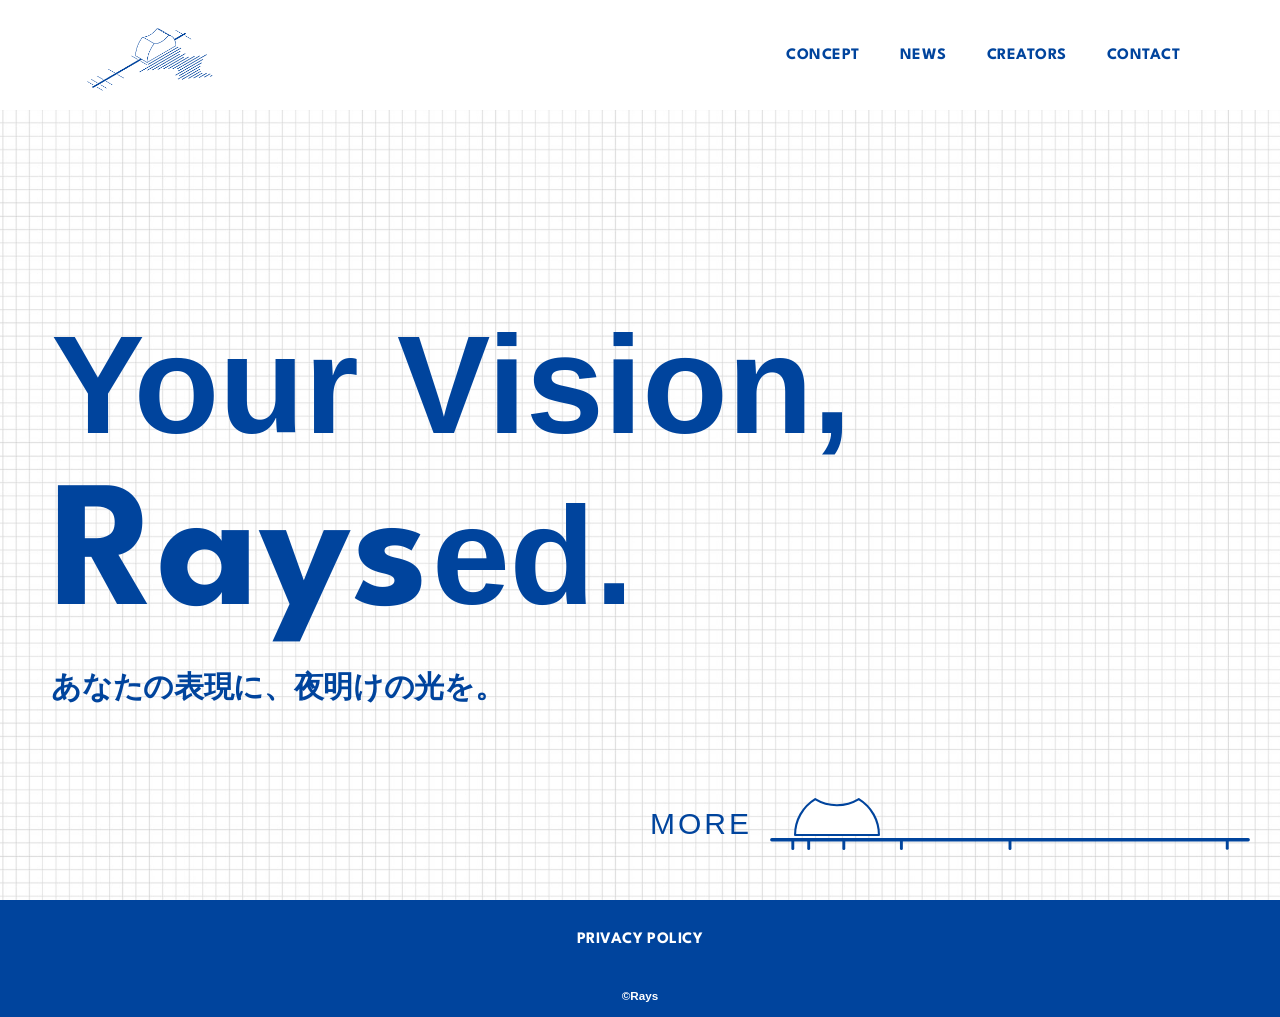
==== index.html @ 54528296 "Updated." ====
<!DOCTYPE html>
<html>

<head>
  <meta charset="UTF-8">
  <title>Rays official website</title>
  <meta name="description" content="ページの概要文を記載します">
  <meta name="viewport" content="width=device-width, initial-scale=1.0">
  <script src="./js/toggle-menu.js"></script>
  <link href="./css/common.css" rel="stylesheet">
  <link href="./css/index.css" rel="stylesheet">
  <link rel="preconnect" href="https://fonts.googleapis.com">
  <link rel="preconnect" href="https://fonts.gstatic.com" crossorigin>
  <link href="https://fonts.googleapis.com/css2?family=League+Spartan:wght@700&display=swap" rel="stylesheet">
</head>

<body>
  <div class="pageWrap">
    <!-- headerここから -->
    <header class="header">
      <div class="header-inner">
        <h1 class="logo">
          <a class="header-logo" href="./index.html">
            <img src="./images/common/logo_Rays_Blue.png" alt="Rays">
          </a>
        </h1>
        <button class="toggle-menu-button"></button>
        <div class="header-site-menu">
          <nav class="site-menu">
            <ul>
              <li><a href="./concept.html">CONCEPT</a></li>
              <li><a href="./news.html">NEWS</a></li>
              <li><a href="./creators.html">CREATORS</a></li>
              <li><a href="./contact.html">CONTACT</a></li>
            </ul>
          </nav>
        </div>
      </div>
    </header>
    <!-- headerここまで -->

    <!-- mainここから -->
    <main class="main">
      <div class="first-view">
        <div class="first-view-text active">
          <p class="first-view-text01">
            <span class="block-1">Your Vision,</span>
            <span class="block-2">Rays</span>
            <span class="block-3">ed.</span>
          </p>
          <p class="first-view-text02">あなたの表現に、夜明けの光を。</p>
        </div>
        <div class="link-button-area">
          <a href="./concept.html">
            <div class="link-button-text">
              <p>MORE</p>
            </div>
            <div class="link-button-img-fader">
              <div class="link-button-img-fader01">
              <img src="./images/index/hp_Rays_fader01.svg">
              </div>
              <div class="link-button-img-fader02">
                <img src="./images/index/hp_Rays_fader02.svg">
              </div>
            </div>
          </a>
        </div>  
      </div>
      
    </main>
    <!-- mainここまで -->

    <!-- footerここから -->
    <footer class="footer">
      <nav class="site-menu">
        <ul>
          <li><a href="./privacypolicy.html">PRIVACY POLICY</a></li>
        </ul>
      </nav>
      <p class="copyright"><small>&copy;Rays</small></p>
    </footer>
    <!-- footerここまで -->
  </div>
</body>

</html>
---- css/common.css ----
@charset "utf-8";

*,
::before,
::after {
  padding: 0;
  margin: 0;
  box-sizing: border-box;
}

ul,
ol {
  list-style: none;
}

a {
  color: inherit;
  text-decoration: none;
}

body {
  font-family: sans-serif;
  font-size: 16px;
  color: #00449d;
  line-height: 1;
  background-color: #ffffff;
}

img {
  max-width: 100%;
}

.header {
  position: fixed;
  top: 0;
  left: 0;
  right: 0;
  background-color: #ffffff;
  height: 110px;
  z-index: 10;
  /* box-shadow: 0 3px 6px rgba(0, 0, 0, 0.1); */
}

.header-inner {
  max-width: 1200px;
  height: 110px;
  margin-left: auto;
  margin-right: auto;
  padding-left: 40px;
  padding-right: 40px;
  display: flex;
  justify-content: space-between;
  align-items: center;
}

.header-inner a:hover {
  opacity: 0.6;
  transition-duration: 0.3s;
}

.toggle-menu-button {
  display: none;
}

.header-logo {
  display: block;
  width: 150px;
}

.site-menu ul {
  display: flex;
}

.site-menu ul li {
  margin-left: 20px;
  margin-right: 20px;
}

.site-menu ul li a {
  font-family: "League Spartan", sans-serif;
  font-weight: bold;
  letter-spacing: 0.03em;
}

.main {
  padding-top: 110px;
}

.footer {
  color: #ffffff;
  background-color: #00449d;
  padding-top: 30px;
  padding-bottom: 15px;
  display: flex;
  flex-direction: column;
  align-items: center;
}

/* .footer-logo {
  display: block;
  width: 235px;
  margin-top: 90px;
} */

.copyright {
  font-size: 14px;
  font-weight: bold;
  margin-top: 40px;
}

@media (max-width: 800px) {
  .site-menu ul {
    display: block;
    text-align: center;
  }

  .site-menu li {
    margin-top: 20px;
  }

  .header {
    position: fixed;
    top: 0;
    left: 0;
    right: 0;
    background-color: #ffffff;
    height: 50px;
    z-index: 10;
    /* box-shadow: 0 3px 6px rgba(0, 0, 0, 0.1); */
  }

  .header-inner {
    padding-left: 20px;
    padding-right: 20px;
    height: 100%;
    position: relative;
  }

  .header-logo {
    width: 80px;
  }

  .header-site-menu {
    position: absolute;
    top: 100%;
    left: 0;
    right: 0;
    color: #ffffff;
    background-color: #2d5cad;
    padding-top: 30px;
    padding-bottom: 50px;
    display: none;
  }

  .header-site-menu.is-show {
    display: block;
  }

  .toggle-menu-button {
    display: block;
    width: 44px;
    height: 34px;
    background-image: url(../images/common/icon-menu.png);
    background-size: 50%;
    background-position: center;
    background-repeat: no-repeat;
    background-color: transparent;
    border: none;
    border-radius: 0;
    outline: none;
  }

  .main {
    padding-top: 50px;
  }

  .copyright {
    margin-top: 50px;
  }
}
---- css/index.css ----
@charset "utf-8";

/* =========================
   FIRST VIEW
========================= */

.first-view {
  height: calc(100vh - 110px);
  background-image: url(../images/index/bg-grid.jpg);
  background-repeat: no-repeat;
  background-position: center center;
  background-size: cover;
  display: flex;
  align-items: center;
  padding: 0 4vw;
  background-color: #ffffff;
  position: relative;
}

/* メッセージ全体 */
.first-view-text {
  font-weight: 700;
  line-height: 1.1;
  letter-spacing: -0.02em;
  color: #00449d;
}
/* 1行目 */
.block-1 {
  display: block;
  font-size: 140px;
  width: 100%;
}

/* 2行目（一番強調） */
.block-2 {
  display: inline;
  font-size: 180px;
  font-family: 'League Spartan', sans-serif;
}

/* 3行目 */
.block-3 {
  display: inline;
  font-size: 140px;
}

.first-view-text02 {
  font-size: 30px;
  padding-top: 10px;
  opacity: 0;
  animation-name: fadein;
  animation-duration: 0.7s;
  animation-timing-function: ease-out;
  animation-fill-mode: forwards;
  animation-delay: 0.7s;
}

.first-view-text{
  position: relative; color: transparent;
  &::before{
    content: ""; position: absolute; z-index: 1; top: 0%; right: 100%; bottom: 0%; left: 0%;
    background : #00449d;
  }
  &.active{
    animation-name: kf_first-view-text_a;
    animation-duration: 0s;
    animation-delay: 0.6s;
    animation-fill-mode: forwards;
    &::before{
      animation-name: kf_first-view-text_b;
      animation-duration: 1.2s;
      animation-fill-mode: forwards;
    }
  }
}
@keyframes kf_first-view-text_a {
  100%{
    color: inherit;
  }
}
@keyframes kf_first-view-text_b {
  50%{
    left: 0%; right: 0%;
  }
  100%{
    left: 100%; right: 0%;
  }
}

/* =========================
   MORE ボタン
========================= */

.link-button-area {
  width: 600px;
  position: absolute;
  bottom: 50px;
  right: 30px;
  opacity: 0;
  animation-name: fadein;
  animation-duration: 1s;
  animation-timing-function: ease-out;
  animation-fill-mode: forwards;
  animation-delay: 2s;
}

@keyframes fadein {
  0% {
     opacity: 0;
     transform: translateY(10px);
  }
  100% {
     opacity: 1;
     transform: translateY(0px);
  }
}

/* クリック領域 */
.link-button-area a {
  display: flex;              /* 横並び */
  align-items: center;        /* 縦中央 */
  height: 100%;
}

/* MORE */
.link-button-text {
  width: 17%;
  font-size: 30px;
  letter-spacing: 0.1em;
  color: #00449d;
  margin-right: 3%;
}

/* 右側フェーダー（縦並び） */
.link-button-img-fader {
  display: flex;
  flex-direction: column;     /* 上下 */
  justify-content: center;
}

.link-button-img-fader img {
  display: block;
}

.link-button-img-fader01 {
  width: 18%;
  position: relative;
  left: 5%;
  padding-bottom: 2px;
}

.link-button-img-fader02 {
  width: 100%;
}

.link-button-area a {
  transition-duration: 0.3s;
}

.link-button-area a:hover {
  opacity: 0.6;
  transition-duration: 0.3s;
}

.link-button-area a .link-button-img-fader01 {
  transition-duration: 0.3s;
}

.link-button-area a:hover .link-button-img-fader01 {
  transform: translateX(400%);
  transition: transform 0.7s ease;
}



/* =========================
   RESPONSIVE
========================= */
@media (max-width: 800px) {
  .first-view-text {
    position: absolute;
    top: 10%;
  }

  /* 1行目 */
  .block-1 {
    font-size: 18vw;
  }

  /* 2行目（一番強調） */
  .block-2 {
    font-size: 23vw;
  }

  /* 3行目 */
  .block-3 {
    font-size: 18vw;
  }

  .first-view-text02 {
    font-size: 5vw;
    padding-top: 2vw;
  }

  .link-button-area {
    width: 400px;
    position: absolute;
    bottom: 30px;
    left: 30px;
  }

  .link-button-text {
    font-size: 25px;
  }
}
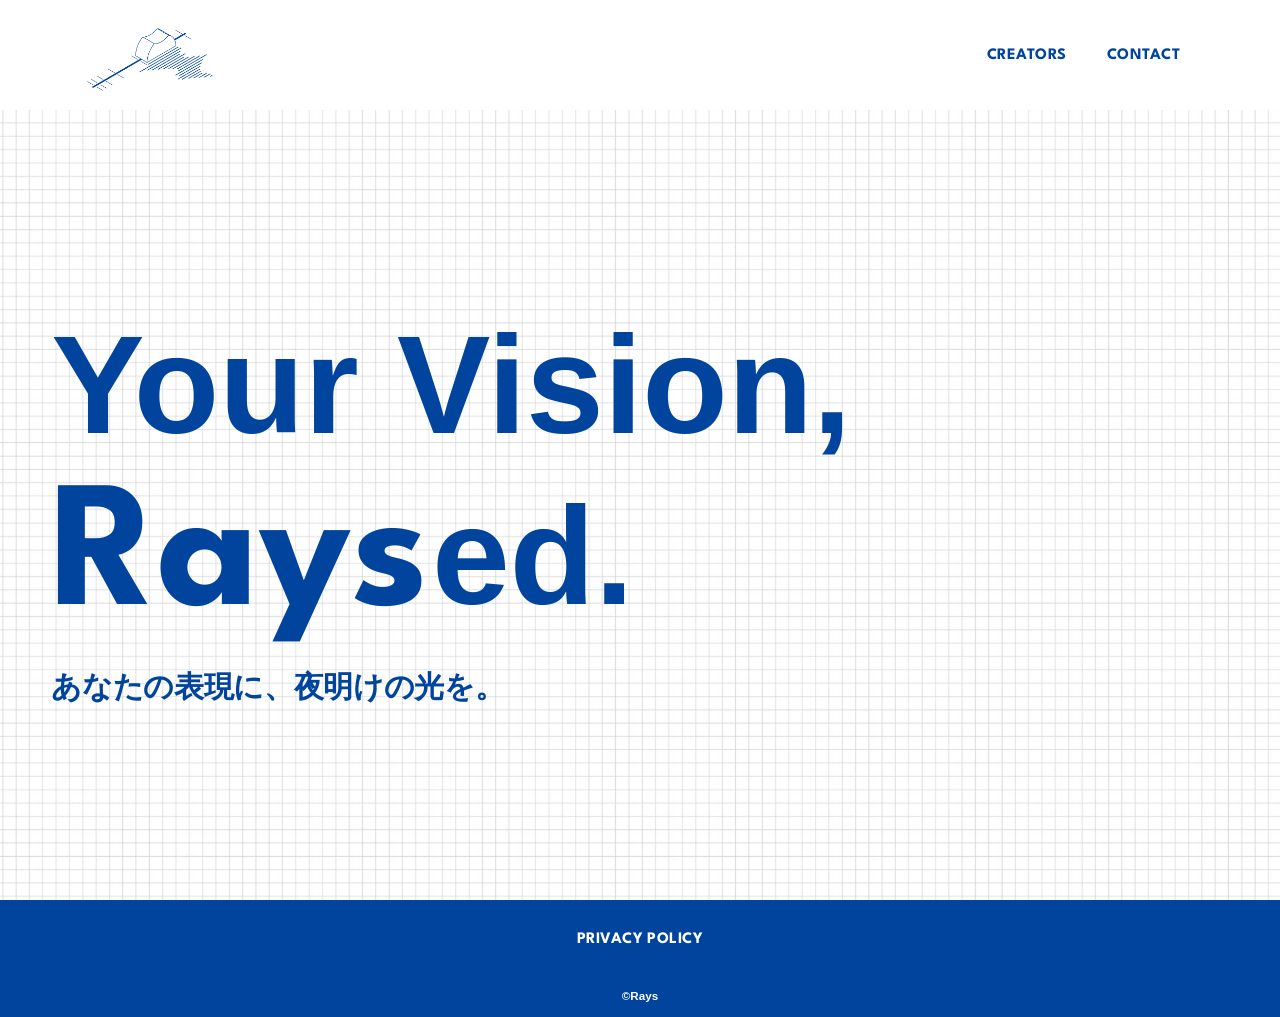
==== commit 71ee30e7: "Updated." ====
--- a/index.html
+++ b/index.html
@@ -3,9 +3,9 @@
 
 <head>
   <meta charset="UTF-8">
-  <title>Rays official website</title>
-  <meta name="description" content="ページの概要文を記載します">
-  <meta name="viewport" content="width=device-width, initial-scale=1.0">
+  <title>Rays | 福井の音楽制作・ミックス</title>
+  <meta name="description" content="福井を拠点に活動するフリーランスのミキシングエンジニアチームRaysの公式サイト。歌ってみた・オリジナル楽曲向けのボーカルミックスや音楽制作を、音楽理論に基づく構造的アプローチと1音ずつ手作業で行う丁寧なエディットで提供しています。">
+  <meta name="viewport" content="device-width, initial-scale=1">
   <script src="./js/toggle-menu.js"></script>
   <link href="./css/common.css" rel="stylesheet">
   <link href="./css/index.css" rel="stylesheet">
@@ -28,8 +28,8 @@
         <div class="header-site-menu">
           <nav class="site-menu">
             <ul>
-              <li><a href="./concept.html">CONCEPT</a></li>
-              <li><a href="./news.html">NEWS</a></li>
+              <!-- <li><a href="./concept.html">CONCEPT</a></li>
+              <li><a href="./news.html">NEWS</a></li> -->
               <li><a href="./creators.html">CREATORS</a></li>
               <li><a href="./contact.html">CONTACT</a></li>
             </ul>
@@ -50,7 +50,7 @@
           </p>
           <p class="first-view-text02">あなたの表現に、夜明けの光を。</p>
         </div>
-        <div class="link-button-area">
+        <!-- <div class="link-button-area">
           <a href="./concept.html">
             <div class="link-button-text">
               <p>MORE</p>
@@ -64,7 +64,7 @@
               </div>
             </div>
           </a>
-        </div>  
+        </div>   -->
       </div>
       
     </main>
@@ -74,7 +74,7 @@
     <footer class="footer">
       <nav class="site-menu">
         <ul>
-          <li><a href="./privacypolicy.html">PRIVACY POLICY</a></li>
+          <li><a href="./privacy-policy.html">PRIVACY POLICY</a></li>
         </ul>
       </nav>
       <p class="copyright"><small>&copy;Rays</small></p>
--- a/css/common.css
+++ b/css/common.css
@@ -19,7 +19,7 @@
 }
 
 body {
-  font-family: sans-serif;
+  font-family: "San Francisco", Sans-Serif;
   font-size: 16px;
   color: #00449d;
   line-height: 1;
@@ -124,6 +124,7 @@
     left: 0;
     right: 0;
     background-color: #ffffff;
+    width: 100vw;
     height: 50px;
     z-index: 10;
     /* box-shadow: 0 3px 6px rgba(0, 0, 0, 0.1); */
--- a/css/index.css
+++ b/css/index.css
@@ -24,6 +24,7 @@
   letter-spacing: -0.02em;
   color: #00449d;
 }
+
 /* 1行目 */
 .block-1 {
   display: block;
@@ -177,6 +178,10 @@
    RESPONSIVE
 ========================= */
 @media (max-width: 800px) {
+  .first-view {
+    width: 100vw;
+  }
+
   .first-view-text {
     position: absolute;
     top: 10%;
@@ -203,14 +208,14 @@
   }
 
   .link-button-area {
-    width: 400px;
+    width: 250px;
     position: absolute;
-    bottom: 30px;
-    left: 30px;
+    bottom: 15px;
+    left: 15px;
   }
 
   .link-button-text {
-    font-size: 25px;
-  }
-}
-
+    font-size: 12px;
+  }
+}
+
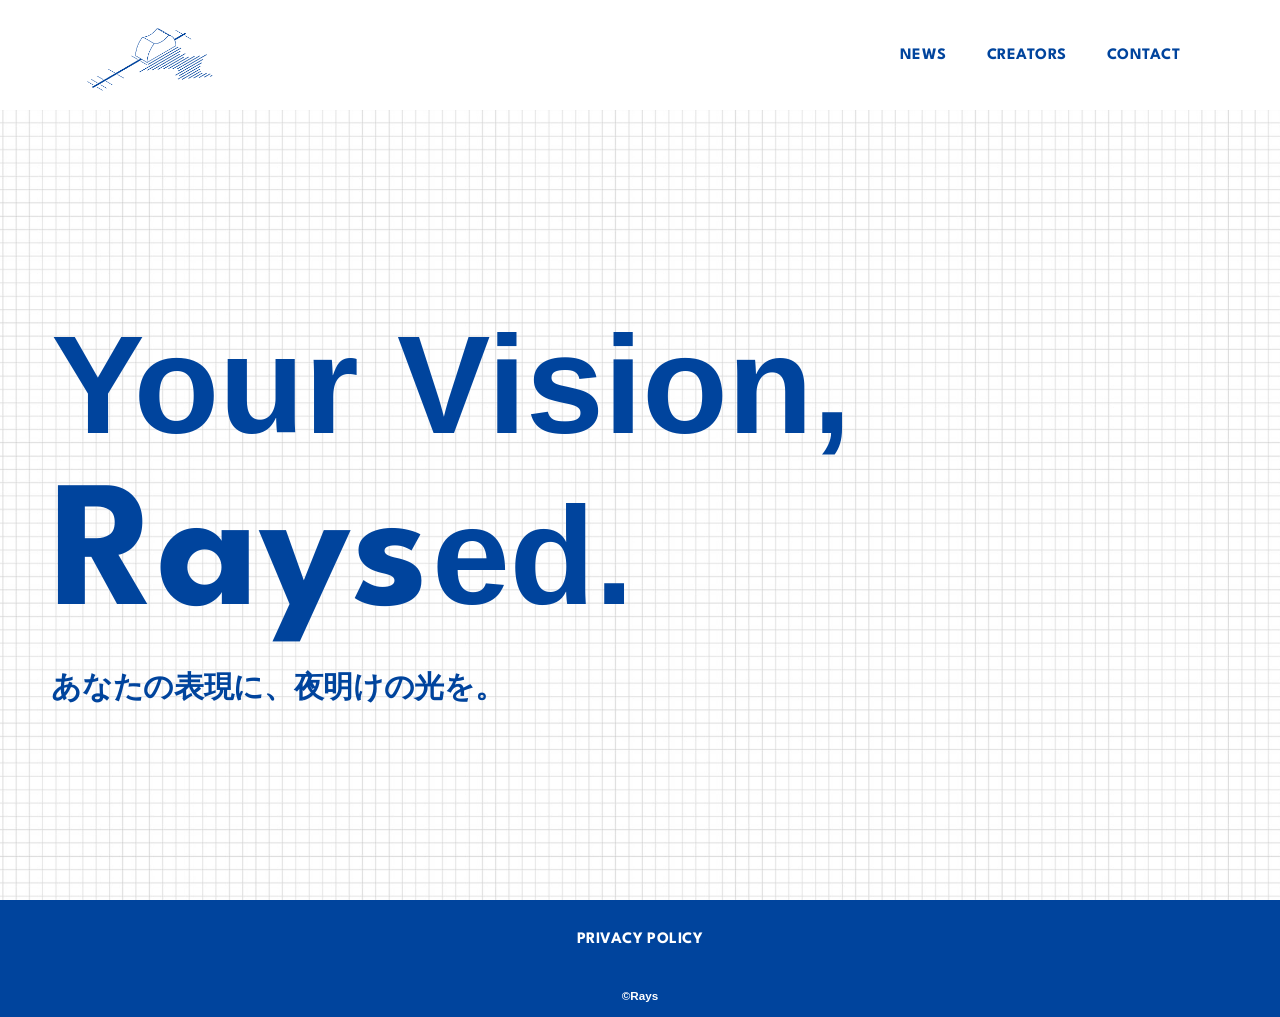
==== commit 00c387fd: "Updated." ====
--- a/index.html
+++ b/index.html
@@ -28,8 +28,8 @@
         <div class="header-site-menu">
           <nav class="site-menu">
             <ul>
-              <!-- <li><a href="./concept.html">CONCEPT</a></li>
-              <li><a href="./news.html">NEWS</a></li> -->
+              <!-- <li><a href="./concept.html">CONCEPT</a></li> -->
+              <li><a href="./news.html">NEWS</a></li>
               <li><a href="./creators.html">CREATORS</a></li>
               <li><a href="./contact.html">CONTACT</a></li>
             </ul>
